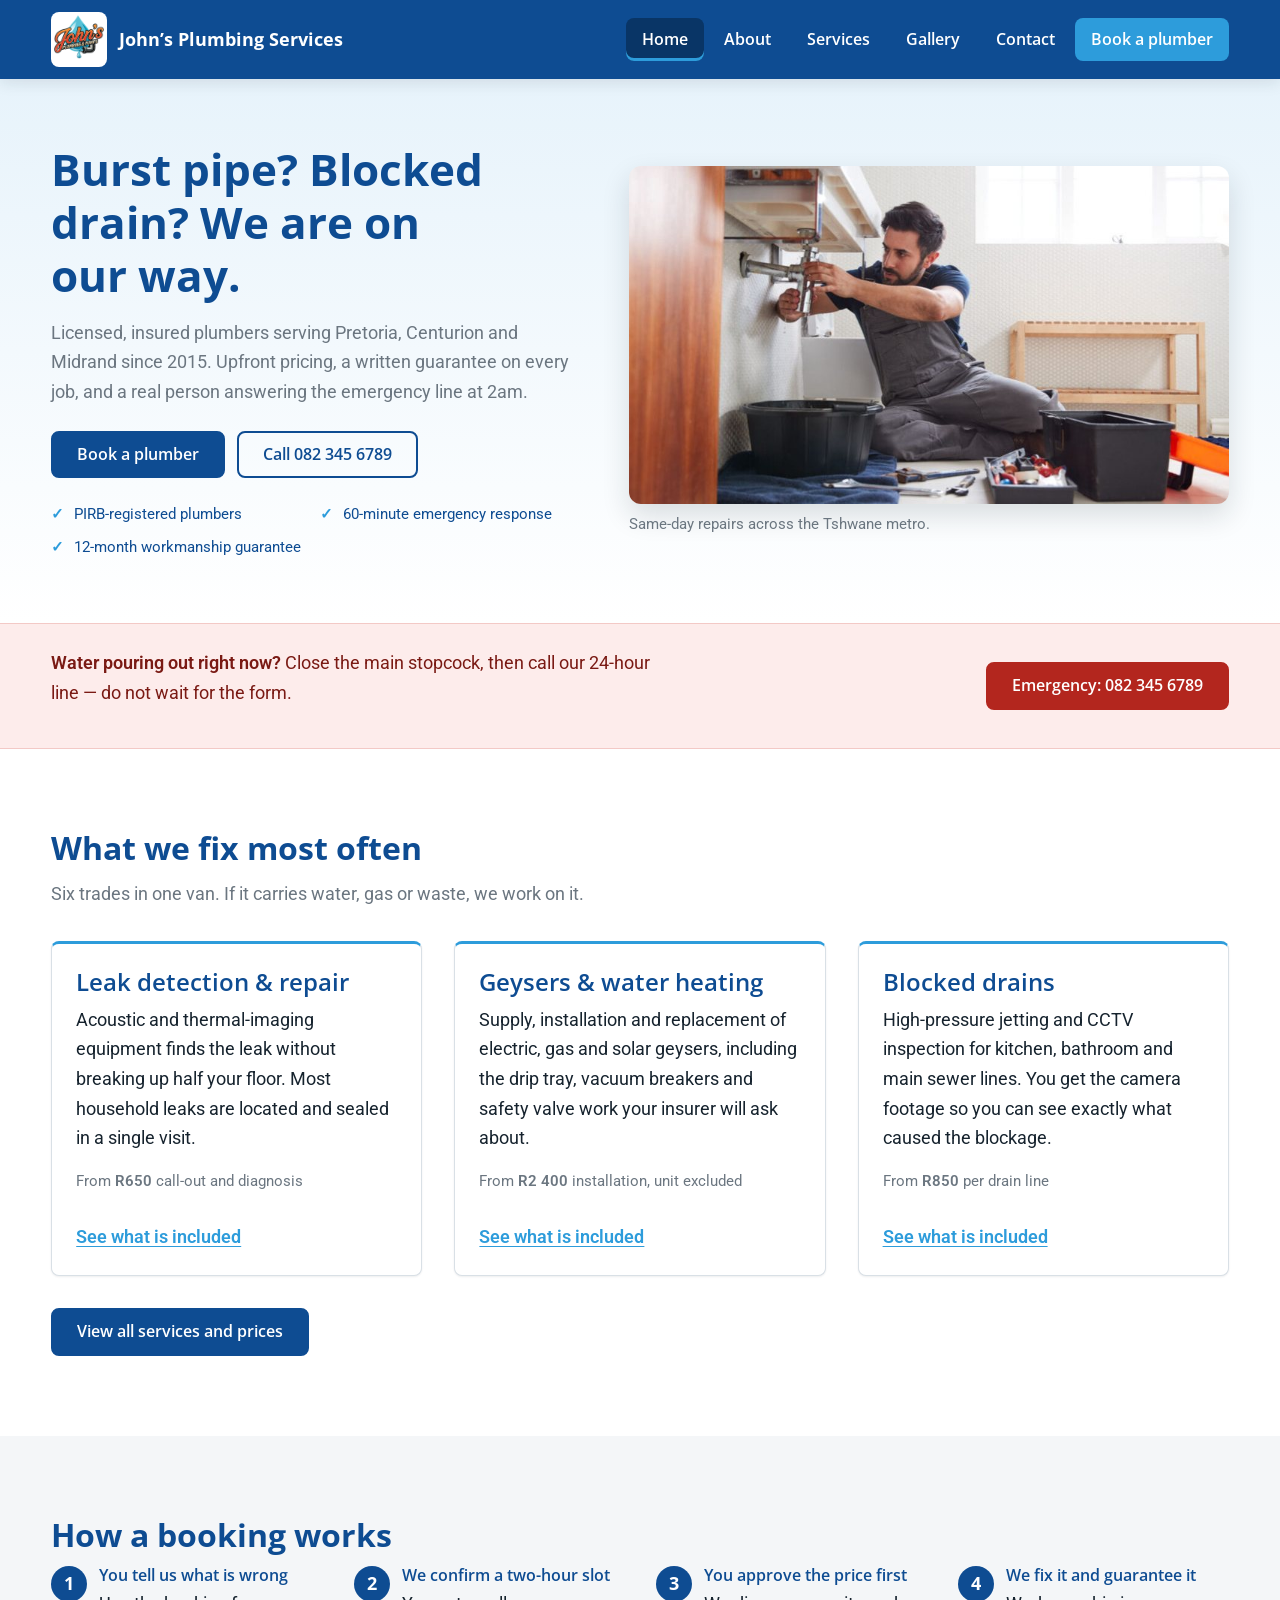
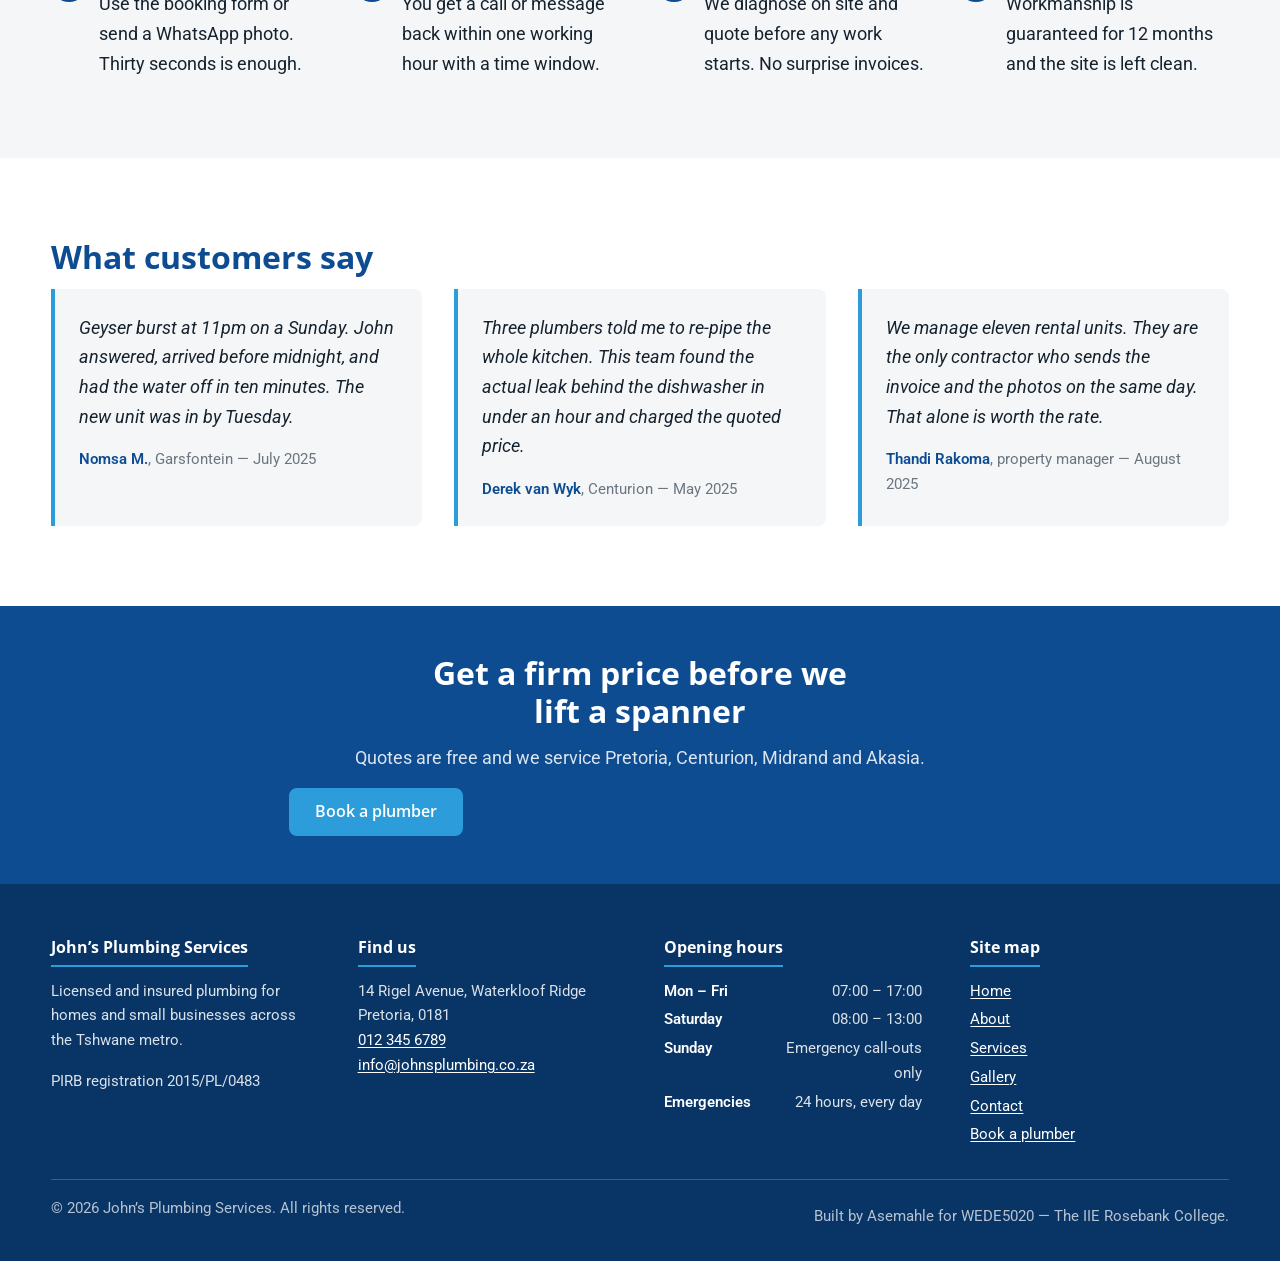
==== index.html @ a4f7cfaf "Fixing File Structure" ====
<!DOCTYPE html>

<html lang="en-ZA">

<head>
  <meta charset="UTF-8">

  <meta name="viewport" content="width=device-width, initial-scale=1.0">
  <meta name="description" content="John's Plumbing Services - licensed, insured plumbers in Pretoria. Leak detection, geyser installation, blocked drains and 24/7 emergency call-outs. Book online or call for a free quote.">
  <meta name="keywords" content="plumber Pretoria, emergency plumber Gauteng, leak detection, geyser installation, blocked drain, plumbing quote">
  <meta name="author" content="John's Plumbing Services">
  <meta property="og:title" content="John's Plumbing Services - Reliable Plumbers in Pretoria">
  <meta property="og:description" content="Licensed, insured plumbers serving Pretoria, Centurion and Midrand. 24/7 emergency call-outs.">
  <meta property="og:type" content="website">


  <title>Home | John's Plumbing Services - Plumbers in Pretoria</title>


  <link rel="preconnect" href="https://fonts.googleapis.com">
  <link rel="preconnect" href="https://fonts.gstatic.com" crossorigin>

  <link href="https://fonts.googleapis.com/css2?family=Open+Sans:wght@400;600;700&family=Roboto:wght@300;400;500&display=swap" rel="stylesheet">

  <link rel="stylesheet" href="css/style.css">
</head>

<body>

  <a class="skip-link" href="#main-content">Skip to main content</a>

  <!-- SITE HEADER -->
  <header class="site-header">
    <div class="wrapper site-header__bar">

      <a class="brand" href="index.html">
        <img class="brand__logo"
             src="images/logo-120.png"
             srcset="images/logo-120.png 120w,
                     images/logo-240.png 240w"
             sizes="(min-width: 48em) 4rem, 3rem"
             width="120" height="118"
             alt="John's Plumbing Services logo">
        <span class="brand__name">John&rsquo;s Plumbing Services</span>
      </a>

      <input class="nav-toggle" type="checkbox" id="nav-toggle">
      <label class="nav-toggle__btn" for="nav-toggle">
        <span class="nav-toggle__bars" aria-hidden="true"></span>
        <span class="nav-toggle__text">Menu</span>
      </label>

      <nav class="site-nav" aria-label="Main navigation">
        <ul class="site-nav__list">
          <li><a class="site-nav__link is-current" href="index.html" aria-current="page">Home</a></li>
          <li><a class="site-nav__link" href="about.html">About</a></li>
          <li><a class="site-nav__link" href="services.html">Services</a></li>
          <li><a class="site-nav__link" href="gallery.html">Gallery</a></li>
          <li><a class="site-nav__link" href="contact.html">Contact</a></li>
          <li><a class="site-nav__link site-nav__link--cta" href="booking.html">Book a plumber</a></li>
        </ul>
      </nav>

    </div>
  </header>

  <!-- MAIN CONTENT -->
  <main id="main-content">

    <!--HERO SECTION -->
    <section class="hero" aria-labelledby="hero-heading">
      <div class="wrapper hero__grid">

        <div class="hero__text">
          <h1 class="hero__heading" id="hero-heading">Burst pipe? Blocked drain? We are on our way.</h1>
          <p class="hero__lead">
            Licensed, insured plumbers serving Pretoria, Centurion and Midrand since
            <time datetime="2015">2015</time>. Upfront pricing, a written guarantee on
            every job, and a real person answering the emergency line at 2am.
          </p>

          <p class="hero__actions">
            <a class="button button--primary" href="booking.html">Book a plumber</a>
            <a class="button button--ghost" href="tel:+27823456789">Call 082 345 6789</a>
          </p>

          <ul class="hero__trust">
            <li>PIRB-registered plumbers</li>
            <li>60-minute emergency response</li>
            <li>12-month workmanship guarantee</li>
          </ul>
        </div>

        <figure class="hero__media">
          <!-- RESPONSIVE IMAGE -->
          <img src="images/hero-plumber-800.jpg"
               srcset="images/hero-plumber-480.jpg 480w,
                       images/hero-plumber-800.jpg 800w,
                       images/hero-plumber-1200.jpg 1200w"
               sizes="(min-width: 64em) 50vw, (min-width: 48em) 60vw, 100vw"
               width="800" height="450"
               loading="eager" fetchpriority="high"
               alt="A John's Plumbing technician tightening a copper pipe fitting under a kitchen sink">
          <figcaption class="hero__caption">Same-day repairs across the Tshwane metro.</figcaption>
        </figure>

      </div>
    </section>

    <!-- EMERGENCY NOTICE-->
    <aside class="notice" aria-label="Emergency contact">
      <div class="wrapper notice__inner">
        <p class="notice__text">
          <strong>Water pouring out right now?</strong> Close the main stopcock, then call our
          24-hour line &mdash; do not wait for the form.
        </p>
        <a class="button button--alert" href="tel:+27823456789">Emergency: 082 345 6789</a>
      </div>
    </aside>

    <!-- SERVICE HIGHLIGHTS -->
    <section class="section" aria-labelledby="services-heading">
      <div class="wrapper">
        <h2 class="section__heading" id="services-heading">What we fix most often</h2>
        <p class="section__intro">
          Six trades in one van. If it carries water, gas or waste, we work on it.
        </p>

        <div class="card-grid">

          <article class="card">
            <h3 class="card__title">Leak detection &amp; repair</h3>
            <p>
              Acoustic and thermal-imaging equipment finds the leak without
              breaking up half your floor. Most household leaks are located and
              sealed in a single visit.
            </p>
            <p class="card__meta">From <strong>R650</strong> call-out and diagnosis</p>
            <a class="card__link" href="services.html#leak-detection">See what is included</a>
          </article>

          <article class="card">
            <h3 class="card__title">Geysers &amp; water heating</h3>
            <p>
              Supply, installation and replacement of electric, gas and solar
              geysers, including the drip tray, vacuum breakers and safety valve
              work your insurer will ask about.
            </p>
            <p class="card__meta">From <strong>R2 400</strong> installation, unit excluded</p>
            <a class="card__link" href="services.html#geysers">See what is included</a>
          </article>

          <article class="card">
            <h3 class="card__title">Blocked drains</h3>
            <p>
              High-pressure jetting and CCTV inspection for kitchen, bathroom and
              main sewer lines. You get the camera footage so you can see exactly
              what caused the blockage.
            </p>
            <p class="card__meta">From <strong>R850</strong> per drain line</p>
            <a class="card__link" href="services.html#drains">See what is included</a>
          </article>

        </div>

        <p class="section__more">
          <a class="button button--primary" href="services.html">View all services and prices</a>
        </p>
      </div>
    </section>

    <!-- HOW IT WORKS
         An ordered list, because these steps genuinely happen in sequence. -->
    <section class="section section--tinted" aria-labelledby="process-heading">
      <div class="wrapper">
        <h2 class="section__heading" id="process-heading">How a booking works</h2>

        <ol class="steps">
          <li class="steps__item">
            <h3 class="steps__title">You tell us what is wrong</h3>
            <p>Use the booking form or send a WhatsApp photo. Thirty seconds is enough.</p>
          </li>
          <li class="steps__item">
            <h3 class="steps__title">We confirm a two-hour slot</h3>
            <p>You get a call or message back within one working hour with a time window.</p>
          </li>
          <li class="steps__item">
            <h3 class="steps__title">You approve the price first</h3>
            <p>We diagnose on site and quote before any work starts. No surprise invoices.</p>
          </li>
          <li class="steps__item">
            <h3 class="steps__title">We fix it and guarantee it</h3>
            <p>Workmanship is guaranteed for 12 months and the site is left clean.</p>
          </li>
        </ol>
      </div>
    </section>

    <!-- 
         TESTIMONIALS
         <blockquote> marks quoted content. <cite> names the source of it.
          -->
    <section class="section" aria-labelledby="reviews-heading">
      <div class="wrapper">
        <h2 class="section__heading" id="reviews-heading">What customers say</h2>

        <div class="card-grid">

          <figure class="quote">
            <blockquote class="quote__body">
              <p>Geyser burst at 11pm on a Sunday. John answered, arrived before midnight,
                 and had the water off in ten minutes. The new unit was in by Tuesday.</p>
            </blockquote>
            <figcaption class="quote__source">
              <cite>Nomsa M.</cite>, Garsfontein &mdash; <time datetime="2025-07-14">July 2025</time>
            </figcaption>
          </figure>

          <figure class="quote">
            <blockquote class="quote__body">
              <p>Three plumbers told me to re-pipe the whole kitchen. This team found the
                 actual leak behind the dishwasher in under an hour and charged the quoted price.</p>
            </blockquote>
            <figcaption class="quote__source">
              <cite>Derek van Wyk</cite>, Centurion &mdash; <time datetime="2025-05-02">May 2025</time>
            </figcaption>
          </figure>

          <figure class="quote">
            <blockquote class="quote__body">
              <p>We manage eleven rental units. They are the only contractor who sends the
                 invoice and the photos on the same day. That alone is worth the rate.</p>
            </blockquote>
            <figcaption class="quote__source">
              <cite>Thandi Rakoma</cite>, property manager &mdash; <time datetime="2025-08-20">August 2025</time>
            </figcaption>
          </figure>

        </div>
      </div>
    </section>

    <!--CLOSING CALL TO ACTION-->
    <section class="cta" aria-labelledby="cta-heading">
      <div class="wrapper cta__inner">
        <h2 class="cta__heading" id="cta-heading">Get a firm price before we lift a spanner</h2>
        <p class="cta__text">Quotes are free and we service Pretoria, Centurion, Midrand and Akasia.</p>
        <p><a class="button button--primary" href="booking.html">Book a plumber</a></p>
      </div>
    </section>

  </main>

  <!--SITE FOOTER-->
  <footer class="site-footer">
    <div class="wrapper site-footer__grid">

      <div class="site-footer__col">
        <h2 class="site-footer__heading">John&rsquo;s Plumbing Services</h2>
        <p>Licensed and insured plumbing for homes and small businesses across the Tshwane metro.</p>
        <p>PIRB registration 2015/PL/0483</p>
      </div>

      <div class="site-footer__col">
        <h2 class="site-footer__heading">Find us</h2>
        
        <address class="site-footer__address">
          14 Rigel Avenue, Waterkloof Ridge<br>
          Pretoria, 0181<br>
          <a href="tel:+27123456789">012 345 6789</a><br>
          <a href="mailto:info@johnsplumbing.co.za">info@johnsplumbing.co.za</a>
        </address>
      </div>

      <div class="site-footer__col">
        <h2 class="site-footer__heading">Opening hours</h2>
        
        <dl class="hours">
          <dt>Mon &ndash; Fri</dt><dd>07:00 &ndash; 17:00</dd>
          <dt>Saturday</dt><dd>08:00 &ndash; 13:00</dd>
          <dt>Sunday</dt><dd>Emergency call-outs only</dd>
          <dt>Emergencies</dt><dd>24 hours, every day</dd>
        </dl>
      </div>

      <div class="site-footer__col">
        <h2 class="site-footer__heading">Site map</h2>
        <nav aria-label="Footer navigation">
          <ul class="site-footer__list">
            <li><a href="index.html">Home</a></li>
            <li><a href="about.html">About</a></li>
            <li><a href="services.html">Services</a></li>
            <li><a href="gallery.html">Gallery</a></li>
            <li><a href="contact.html">Contact</a></li>
            <li><a href="booking.html">Book a plumber</a></li>
          </ul>
        </nav>
      </div>

    </div>

    <div class="wrapper site-footer__legal">
      <p><small>&copy; <time datetime="2026">2026</time> John&rsquo;s Plumbing Services. All rights reserved.</small></p>
      <p><small>Built by Asemahle for WEDE5020 &mdash; The IIE Rosebank College.</small></p>
    </div>
  </footer>

</body>
</html>
---- css/style.css ----
@charset "UTF-8";
/* ==========================================================================
   FILE:      css/style.css
   PROJECT:   John's Plumbing Services - WEDE5020 Portfolio of Evidence
   AUTHOR:    Asemahle
   APPROACH:  Mobile first. The styles outside any media query are the phone
              layout. Media queries then ADD the tablet and desktop layouts on
              top, using min-width. Writing it this way means a phone never
              applies desktop rules it cannot use.

   NAMING CONVENTION (used consistently throughout):
     .block             a standalone component          e.g. .card
     .block__element    a part that belongs to a block  e.g. .card__title
     .block--modifier   a variation of a block          e.g. .button--primary
     .is-state          a temporary state               e.g. .is-current
   Everything is lower case and hyphenated. No IDs are used for styling, so
   specificity stays flat and predictable.

   TABLE OF CONTENTS
     01. CSS reset
     02. Design tokens (custom properties)
     03. Base and typography
     04. Layout helpers
     05. Buttons
     06. Site header and navigation
     07. Page head and breadcrumb
     08. Hero
     09. Notices, callouts and CTA bands
     10. Cards, steps, quotes and lists
     11. Services and tables
     12. Gallery
     13. Forms
     14. Site footer
     15. Breakpoint 36em  - large phones
     16. Breakpoint 48em  - tablets (two columns, horizontal nav)
     17. Breakpoint 64em  - desktop (three columns)
     18. Breakpoint 80em  - wide desktop
     19. Accessibility and print
   ========================================================================== */


/* ==========================================================================
   01. CSS RESET
   Browsers ship with their own default margins, paddings and font sizes, and
   they do not agree with each other. Zeroing them first means the site looks
   the same in Chrome, Firefox, Safari and Edge.
   ========================================================================== */

/* Remove every default margin and padding, then opt back in deliberately. */
*,
*::before,
*::after {
  margin: 0;
  padding: 0;
  /* border-box makes width include padding and border, so a box declared as
     50% wide stays 50% wide once padding is added. Without this, responsive
     percentage layouts overflow constantly. */
  box-sizing: border-box;
}

/* Headings inherit size and weight so a component decides how its own
   headings look, rather than fighting the browser default. */
h1, h2, h3, h4, h5, h6 {
  font-size: inherit;
  font-weight: inherit;
}

/* Lists used for navigation should not show bullets. Content lists get their
   markers back explicitly in section 10. */
ul, ol {
  list-style: none;
}

/* Images are inline by default, which leaves a mysterious gap underneath.
   Making them block and max-width:100% is the single most useful responsive
   image rule there is. */
img,
picture,
video,
svg {
  display: block;
  max-width: 100%;
  height: auto;
}

/* Form controls do not inherit fonts by default; make them match the page. */
input,
button,
textarea,
select {
  font: inherit;
  color: inherit;
}

/* Tables collapse their double borders and fill their container. */
table {
  border-collapse: collapse;
  width: 100%;
}

/* Remove the browser's default fieldset border; we style it ourselves. */
fieldset {
  border: 0;
}

html {
  /* Smooth scrolling for the in-page "jump to" links on the services page,
     plus scroll-padding so a jumped-to heading is not hidden behind the
     sticky header. */
  scroll-behavior: smooth;
  scroll-padding-top: 6rem;
  /* 100% of the browser's own font size = 16px by default. Setting it as a
     percentage rather than a fixed pixel value respects a user who has made
     their browser text larger. Every rem below is measured from here. */
  font-size: 100%;
  -webkit-text-size-adjust: 100%;
}


/* ==========================================================================
   02. DESIGN TOKENS
   Every colour, font and spacing value the site uses is declared once here as
   a custom property. Changing the brand blue becomes a one-line edit instead
   of a find-and-replace across 900 lines.
   ========================================================================== */

:root {
  /* --- Brand colours, taken from the approved website proposal ----------- */
  --colour-navy:        #0e4c92;   /* trust, professionalism - primary brand */
  --colour-navy-dark:   #093566;   /* hover states and footer depth         */
  --colour-blue:        #2d9cdb;   /* accent, links, active states          */
  --colour-blue-light:  #e7f3fb;   /* tinted panels                         */
  --colour-white:       #ffffff;
  --colour-grey:        #6b7680;   /* steel grey - secondary text           */
  --colour-grey-light:  #f4f6f8;   /* section backgrounds                   */
  --colour-grey-line:   #d9e0e6;   /* borders and rules                     */
  --colour-ink:         #16232e;   /* body text - softer than pure black    */
  --colour-alert:       #b3261e;   /* emergency and errors                  */
  --colour-alert-tint:  #fdeceb;

  /* --- Typography -------------------------------------------------------- */
  --font-heading: "Open Sans", "Segoe UI", Arial, sans-serif;
  --font-body:    "Roboto", "Helvetica Neue", Arial, sans-serif;

  /* A modular type scale. Every size is in rem so it scales with the user's
     browser setting. clamp() lets a size grow between a minimum and a maximum
     as the viewport widens, which removes several media queries. */
  --size-xs:   0.8125rem;  /* 13px - fine print          */
  --size-sm:   0.9375rem;  /* 15px - captions, hints     */
  --size-base: 1rem;       /* 16px - body text           */
  --size-md:   1.125rem;   /* 18px - lead paragraphs     */
  --size-lg:   clamp(1.25rem, 1.1rem + 0.7vw, 1.5rem);
  --size-xl:   clamp(1.5rem, 1.25rem + 1.2vw, 2rem);
  --size-2xl:  clamp(1.875rem, 1.4rem + 2.2vw, 2.75rem);

  --leading-tight: 1.2;
  --leading-body:  1.65;

  /* --- Spacing scale ----------------------------------------------------- */
  --space-2xs: 0.25rem;
  --space-xs:  0.5rem;
  --space-sm:  0.75rem;
  --space-md:  1rem;
  --space-lg:  1.5rem;
  --space-xl:  2rem;
  --space-2xl: 3rem;
  --space-3xl: 4rem;

  /* --- Layout ------------------------------------------------------------ */
  --wrapper-max: 75rem;     /* 1200px at the default font size */
  --radius-sm:   0.25rem;
  --radius-md:   0.5rem;
  --radius-lg:   0.75rem;

  /* --- Effects ----------------------------------------------------------- */
  --shadow-sm: 0 1px 2px rgba(22, 35, 46, 0.08);
  --shadow-md: 0 4px 14px rgba(22, 35, 46, 0.10);
  --shadow-lg: 0 12px 28px rgba(22, 35, 46, 0.14);
  --transition: 180ms ease;
}


/* ==========================================================================
   03. BASE AND TYPOGRAPHY
   Default styles that apply to the whole site before any component runs.
   ========================================================================== */

body {
  font-family: var(--font-body);
  font-size: var(--size-base);
  line-height: var(--leading-body);
  color: var(--colour-ink);
  background-color: var(--colour-white);
  /* A sticky footer: the body fills at least the viewport height so short
     pages do not leave the footer floating halfway up the screen. */
  min-height: 100vh;
  display: flex;
  flex-direction: column;
}

/* main grows to fill whatever space is left between header and footer. */
main {
  flex: 1 0 auto;
}

/* --- Headings ------------------------------------------------------------
   All headings share one family and a tight line height. Individual sizes are
   set by the component that owns them, so a card title and a page title can
   both be <h3> yet look correctly different. */
h1, h2, h3, h4, h5, h6 {
  font-family: var(--font-heading);
  font-weight: 700;
  line-height: var(--leading-tight);
  color: var(--colour-navy);
  /* Keeps long headings from stretching past a comfortable reading width.
     ch is a relative unit equal to the width of the "0" character. */
  max-width: 26ch;
}

h1 { font-size: var(--size-2xl); }
h2 { font-size: var(--size-xl); }
h3 { font-size: var(--size-lg); font-weight: 600; }
h4 { font-size: var(--size-md); font-weight: 600; }

/* --- Body text ----------------------------------------------------------- */
p {
  margin-bottom: var(--space-md);
  /* Around 65 characters per line is the comfortable reading measure. */
  max-width: 65ch;
}

p:last-child {
  margin-bottom: 0;
}

strong { font-weight: 600; }
em     { font-style: italic; }

small {
  font-size: var(--size-sm);
  color: var(--colour-grey);
}

abbr[title] {
  text-decoration: underline dotted;
  cursor: help;
}

/* --- Links --------------------------------------------------------------- */
a {
  color: var(--colour-blue);
  text-decoration: underline;
  /* Moves the underline clear of descenders like g and y. */
  text-underline-offset: 0.15em;
  transition: color var(--transition);
}

a:hover {
  color: var(--colour-navy);
}

/* :focus-visible shows an outline for keyboard users but not for mouse
   clicks, which is the modern, well-behaved focus style. */
a:focus-visible,
button:focus-visible,
input:focus-visible,
select:focus-visible,
textarea:focus-visible,
summary:focus-visible {
  outline: 3px solid var(--colour-blue);
  outline-offset: 2px;
  border-radius: var(--radius-sm);
}

/* --- Skip link -----------------------------------------------------------
   Sits off-screen until a keyboard user tabs to it, then slides into view. */
.skip-link {
  position: absolute;
  top: -100%;
  left: var(--space-md);
  z-index: 200;
  padding: var(--space-sm) var(--space-md);
  background-color: var(--colour-navy);
  color: var(--colour-white);
  text-decoration: none;
  border-radius: 0 0 var(--radius-md) var(--radius-md);
  transition: top var(--transition);
}

.skip-link:focus {
  top: 0;
  color: var(--colour-white);
}


/* ==========================================================================
   04. LAYOUT HELPERS
   Two small utilities that every section reuses.
   ========================================================================== */

/* .wrapper centres content and stops it stretching to the full width of a
   large monitor, where lines would become unreadably long.
   Width is a percentage so the side gutter scales with the screen. */
.wrapper {
  width: 90%;
  max-width: var(--wrapper-max);
  margin-left: auto;
  margin-right: auto;
}

/* .section is the standard vertical rhythm between blocks of content. */
.section {
  padding-top: var(--space-2xl);
  padding-bottom: var(--space-2xl);
}

.section--tinted {
  background-color: var(--colour-grey-light);
}

.section__heading {
  margin-bottom: var(--space-sm);
}

.section__intro {
  color: var(--colour-grey);
  font-size: var(--size-md);
  margin-bottom: var(--space-xl);
}

.section__more,
.section__note {
  margin-top: var(--space-xl);
}

/* .split is the two-column text-and-media pattern used on About and Gallery.
   It is a single column here (mobile) and becomes two columns at 48em. */
.split {
  display: grid;
  gap: var(--space-xl);
}

.split__media img {
  width: 100%;
  border-radius: var(--radius-lg);
  box-shadow: var(--shadow-md);
}

.split__media figcaption,
.hero__caption {
  margin-top: var(--space-xs);
  font-size: var(--size-sm);
  color: var(--colour-grey);
}


/* ==========================================================================
   05. BUTTONS
   One base class plus three modifiers. Buttons are styled on both <a> and
   <button> so a link and a form control can look identical.
   ========================================================================== */

.button {
  display: inline-block;
  padding: 0.75em 1.5em;         /* em, so padding scales with the font size */
  border: 2px solid transparent;
  border-radius: var(--radius-md);
  font-family: var(--font-heading);
  font-size: var(--size-base);
  font-weight: 600;
  line-height: 1.2;
  text-align: center;
  text-decoration: none;
  cursor: pointer;
  transition: background-color var(--transition),
              color var(--transition),
              border-color var(--transition);
}

.button + .button {
  margin-top: var(--space-sm);
}

.button--primary {
  background-color: var(--colour-navy);
  border-color: var(--colour-navy);
  color: var(--colour-white);
}

.button--primary:hover {
  background-color: var(--colour-navy-dark);
  border-color: var(--colour-navy-dark);
  color: var(--colour-white);
}

.button--ghost {
  background-color: transparent;
  border-color: var(--colour-navy);
  color: var(--colour-navy);
}

.button--ghost:hover {
  background-color: var(--colour-navy);
  color: var(--colour-white);
}

.button--alert {
  background-color: var(--colour-alert);
  border-color: var(--colour-alert);
  color: var(--colour-white);
}

.button--alert:hover {
  background-color: #8c1d17;
  border-color: #8c1d17;
  color: var(--colour-white);
}


/* ==========================================================================
   06. SITE HEADER AND NAVIGATION
   On a phone the menu is hidden behind a button. The button is a <label>
   linked to a hidden checkbox, and the :checked state opens the menu - no
   JavaScript is involved.
   ========================================================================== */

.site-header {
  position: sticky;      /* the header stays visible while the page scrolls */
  top: 0;
  z-index: 100;
  background-color: var(--colour-navy);
  box-shadow: var(--shadow-md);
}

.site-header__bar {
  display: flex;
  flex-wrap: wrap;
  align-items: center;
  justify-content: space-between;
  gap: var(--space-sm);
  padding-top: var(--space-sm);
  padding-bottom: var(--space-sm);
}

/* --- Brand --------------------------------------------------------------- */
.brand {
  display: flex;
  align-items: center;
  gap: var(--space-sm);
  text-decoration: none;
  color: var(--colour-white);
}

.brand__logo {
  width: 3rem;           /* rem keeps the logo in proportion to the text */
  height: auto;
  background-color: var(--colour-white);
  border-radius: var(--radius-md);
  padding: 0.2rem;
}

.brand__name {
  font-family: var(--font-heading);
  font-size: var(--size-base);
  font-weight: 700;
  line-height: 1.15;
  max-width: 9ch;        /* wraps to two short lines on a narrow phone */
}

/* --- The hidden checkbox that stores the open/closed state ---------------- */
.nav-toggle {
  /* Not display:none, because a hidden checkbox must stay focusable for
     keyboard users. Clipping it to a single pixel hides it visually while
     leaving it in the accessibility tree. */
  position: absolute;
  width: 1px;
  height: 1px;
  overflow: hidden;
  clip-path: inset(50%);
  white-space: nowrap;
}

/* --- The hamburger button ------------------------------------------------ */
.nav-toggle__btn {
  display: flex;
  align-items: center;
  gap: var(--space-xs);
  padding: var(--space-xs) var(--space-sm);
  border: 2px solid rgba(255, 255, 255, 0.5);
  border-radius: var(--radius-md);
  color: var(--colour-white);
  font-family: var(--font-heading);
  font-size: var(--size-sm);
  font-weight: 600;
  cursor: pointer;
}

/* The three bars are drawn with one element and two pseudo-elements. */
.nav-toggle__bars,
.nav-toggle__bars::before,
.nav-toggle__bars::after {
  display: block;
  width: 1.25rem;
  height: 2px;
  background-color: currentColor;
  transition: transform var(--transition), background-color var(--transition);
}

.nav-toggle__bars {
  position: relative;
}

.nav-toggle__bars::before,
.nav-toggle__bars::after {
  content: "";
  position: absolute;
  left: 0;
}

.nav-toggle__bars::before { top: -6px; }
.nav-toggle__bars::after  { top:  6px; }

/* When the checkbox is checked, turn the hamburger into a cross.
   The ~ combinator reaches forward from the checkbox to a later sibling. */
.nav-toggle:checked ~ .nav-toggle__btn .nav-toggle__bars {
  background-color: transparent;
}

.nav-toggle:checked ~ .nav-toggle__btn .nav-toggle__bars::before {
  transform: translateY(6px) rotate(45deg);
}

.nav-toggle:checked ~ .nav-toggle__btn .nav-toggle__bars::after {
  transform: translateY(-6px) rotate(-45deg);
}

/* Show the focus ring on the label when the hidden checkbox is focused. */
.nav-toggle:focus-visible ~ .nav-toggle__btn {
  outline: 3px solid var(--colour-white);
  outline-offset: 2px;
}

/* --- The menu itself: closed by default on mobile ------------------------- */
.site-nav {
  /* flex-basis 100% forces the nav onto its own line below the brand. */
  flex-basis: 100%;
  display: none;
}

.nav-toggle:checked ~ .site-nav {
  display: block;
}

.site-nav__list {
  display: flex;
  flex-direction: column;       /* SINGLE COLUMN stack on small screens */
  gap: var(--space-2xs);
  padding-top: var(--space-sm);
  padding-bottom: var(--space-sm);
  border-top: 1px solid rgba(255, 255, 255, 0.25);
}

.site-nav__link {
  display: block;
  padding: var(--space-sm) var(--space-md);
  border-radius: var(--radius-md);
  color: var(--colour-white);
  font-family: var(--font-heading);
  font-weight: 600;
  text-decoration: none;
  transition: background-color var(--transition);
}

.site-nav__link:hover {
  background-color: var(--colour-navy-dark);
  color: var(--colour-white);
}

/* The current page is marked with a bar as well as a background colour, so it
   is still obvious to a colour-blind user. */
.site-nav__link.is-current {
  background-color: var(--colour-navy-dark);
  box-shadow: inset 3px 0 0 var(--colour-blue);
  color: var(--colour-white);
}

/* The booking link is the primary action, so it is visually promoted. */
.site-nav__link--cta {
  background-color: var(--colour-blue);
  color: var(--colour-white);
}

.site-nav__link--cta:hover {
  background-color: var(--colour-white);
  color: var(--colour-navy);
}


/* ==========================================================================
   07. PAGE HEAD AND BREADCRUMB
   The banner that opens every page except the home page.
   ========================================================================== */

.page-head {
  background-color: var(--colour-blue-light);
  padding-top: var(--space-xl);
  padding-bottom: var(--space-xl);
  border-bottom: 1px solid var(--colour-grey-line);
}

.page-head__title {
  max-width: 20ch;
}

.page-head__lead {
  margin-top: var(--space-sm);
  font-size: var(--size-md);
  color: var(--colour-grey);
}

.breadcrumb {
  margin-top: var(--space-md);
}

.breadcrumb__list {
  display: flex;
  flex-wrap: wrap;
  gap: var(--space-xs);
  font-size: var(--size-sm);
  color: var(--colour-grey);
}

/* A separator drawn in CSS rather than typed into the HTML, because it is
   decoration and should not be read aloud by a screen reader. */
.breadcrumb__list li + li::before {
  content: "\203A";           /* a single right angle quote */
  margin-right: var(--space-xs);
  color: var(--colour-grey);
}


/* ==========================================================================
   08. HERO
   Stacked on mobile; becomes a two-column grid at 64em.
   ========================================================================== */

.hero {
  background: linear-gradient(180deg, var(--colour-blue-light), var(--colour-white));
  padding-top: var(--space-2xl);
  padding-bottom: var(--space-2xl);
}

.hero__grid {
  display: grid;
  gap: var(--space-xl);
  align-items: center;
}

.hero__heading {
  max-width: 18ch;
}

.hero__lead {
  margin-top: var(--space-md);
  font-size: var(--size-md);
  color: var(--colour-grey);
}

.hero__actions {
  margin-top: var(--space-lg);
  display: flex;
  flex-direction: column;
  gap: var(--space-sm);
  max-width: none;
}

/* Reset the stacking margin from .button + .button inside this flex row. */
.hero__actions .button + .button {
  margin-top: 0;
}

.hero__trust {
  margin-top: var(--space-lg);
  display: grid;
  gap: var(--space-xs);
  font-size: var(--size-sm);
  color: var(--colour-navy);
}

.hero__trust li {
  padding-left: 1.5em;
  position: relative;
}

.hero__trust li::before {
  content: "\2713";           /* tick mark */
  position: absolute;
  left: 0;
  color: var(--colour-blue);
  font-weight: 700;
}

.hero__media img {
  width: 100%;
  border-radius: var(--radius-lg);
  box-shadow: var(--shadow-lg);
}


/* ==========================================================================
   09. NOTICES, CALLOUTS AND CTA BANDS
   ========================================================================== */

.notice {
  background-color: var(--colour-alert-tint);
  border-top: 1px solid #f3c9c6;
  border-bottom: 1px solid #f3c9c6;
  padding-top: var(--space-lg);
  padding-bottom: var(--space-lg);
}

.notice__inner {
  display: grid;
  gap: var(--space-md);
  align-items: center;
}

.notice__text {
  color: #7a1a14;
  max-width: 60ch;
}

.callout {
  margin-top: var(--space-lg);
  padding: var(--space-lg);
  background-color: var(--colour-blue-light);
  border-left: 4px solid var(--colour-blue);
  border-radius: 0 var(--radius-md) var(--radius-md) 0;
}

.callout__title {
  margin-bottom: var(--space-xs);
  font-size: var(--size-base);
}

.cta {
  background-color: var(--colour-navy);
  padding-top: var(--space-2xl);
  padding-bottom: var(--space-2xl);
  color: var(--colour-white);
}

.cta__inner {
  text-align: center;
}

.cta__heading {
  color: var(--colour-white);
  max-width: 24ch;
  margin-left: auto;
  margin-right: auto;
}

.cta__text {
  margin-top: var(--space-sm);
  margin-left: auto;
  margin-right: auto;
  color: rgba(255, 255, 255, 0.85);
}

/* Inside the dark band the ghost button needs light borders to stay legible. */
.cta .button--ghost {
  border-color: var(--colour-white);
  color: var(--colour-white);
}

.cta .button--ghost:hover {
  background-color: var(--colour-white);
  color: var(--colour-navy);
}

.cta .button--primary {
  background-color: var(--colour-blue);
  border-color: var(--colour-blue);
}

.cta .button--primary:hover {
  background-color: var(--colour-white);
  color: var(--colour-navy);
}


/* ==========================================================================
   10. CARDS, STEPS, QUOTES AND LISTS
   .card-grid is the main multi-column device on the site. It is ONE column
   here and gains columns at the 48em and 64em breakpoints.
   ========================================================================== */

.card-grid {
  display: grid;
  grid-template-columns: 1fr;      /* SINGLE COLUMN on phones */
  gap: var(--space-lg);
}

.card {
  padding: var(--space-lg);
  background-color: var(--colour-white);
  border: 1px solid var(--colour-grey-line);
  border-top: 3px solid var(--colour-blue);
  border-radius: var(--radius-md);
  box-shadow: var(--shadow-sm);
  transition: box-shadow var(--transition);
}

.card:hover {
  box-shadow: var(--shadow-md);
}

.card__title {
  margin-bottom: var(--space-xs);
}

.card__role {
  font-size: var(--size-sm);
  font-weight: 600;
  color: var(--colour-blue);
  margin-bottom: var(--space-xs);
}

.card__meta {
  margin-top: var(--space-md);
  font-size: var(--size-sm);
  color: var(--colour-grey);
}

.card__link {
  display: inline-block;
  margin-top: var(--space-sm);
  font-weight: 600;
}

.card--person {
  border-top-color: var(--colour-navy);
}

/* --- Ordered process steps ------------------------------------------------
   The numbers are genuine sequence information, so an <ol> is used and the
   counter is styled rather than replaced. */
.steps {
  counter-reset: step;
  display: grid;
  gap: var(--space-lg);
}

.steps__item {
  counter-increment: step;
  position: relative;
  padding-left: 3rem;
}

.steps__item::before {
  content: counter(step);
  position: absolute;
  left: 0;
  top: 0;
  width: 2.25rem;
  height: 2.25rem;
  display: grid;
  place-items: center;
  border-radius: 50%;
  background-color: var(--colour-navy);
  color: var(--colour-white);
  font-family: var(--font-heading);
  font-weight: 700;
}

.steps__title {
  margin-bottom: var(--space-2xs);
  font-size: var(--size-base);
}

.steps--compact {
  gap: var(--space-md);
}

/* --- Quotations ----------------------------------------------------------- */
.quote {
  padding: var(--space-lg);
  background-color: var(--colour-grey-light);
  border-left: 4px solid var(--colour-blue);
  border-radius: 0 var(--radius-md) var(--radius-md) 0;
}

.quote__body p {
  font-size: var(--size-md);
  font-style: italic;
}

.quote__source {
  margin-top: var(--space-md);
  font-size: var(--size-sm);
  color: var(--colour-grey);
}

.quote__source cite {
  font-style: normal;
  font-weight: 600;
  color: var(--colour-navy);
}

/* --- Tick and cross lists -------------------------------------------------- */
.tick-list {
  display: grid;
  gap: var(--space-xs);
  margin-bottom: var(--space-md);
}

.tick-list li {
  position: relative;
  padding-left: 1.6em;
}

.tick-list li::before {
  content: "\2713";
  position: absolute;
  left: 0;
  color: var(--colour-blue);
  font-weight: 700;
}

.tick-list--cross li::before {
  content: "\2715";
  color: var(--colour-alert);
}

/* --- Native disclosure widget ---------------------------------------------- */
.disclosure {
  border: 1px solid var(--colour-grey-line);
  border-radius: var(--radius-md);
  background-color: var(--colour-white);
  margin-bottom: var(--space-sm);
}

.disclosure summary {
  padding: var(--space-md);
  font-family: var(--font-heading);
  font-weight: 600;
  color: var(--colour-navy);
  cursor: pointer;
  list-style: none;          /* hide the default triangle */
  display: flex;
  justify-content: space-between;
  align-items: center;
  gap: var(--space-sm);
}

/* Safari uses a proprietary pseudo-element for the triangle. */
.disclosure summary::-webkit-details-marker {
  display: none;
}

/* Draw our own plus sign that becomes a minus when the panel is open. */
.disclosure summary::after {
  content: "+";
  font-size: 1.5rem;
  line-height: 1;
  color: var(--colour-blue);
}

.disclosure[open] summary::after {
  content: "\2212";          /* true minus sign */
}

.disclosure p {
  padding: 0 var(--space-md) var(--space-md);
}


/* ==========================================================================
   11. SERVICES AND TABLES
   ========================================================================== */

.jump-nav {
  background-color: var(--colour-navy-dark);
  padding-top: var(--space-md);
  padding-bottom: var(--space-md);
  color: var(--colour-white);
}

.jump-nav__heading {
  font-size: var(--size-sm);
  color: rgba(255, 255, 255, 0.75);
  margin-bottom: var(--space-xs);
}

.jump-nav__list {
  display: flex;
  flex-wrap: wrap;
  gap: var(--space-xs) var(--space-md);
}

.jump-nav__list a {
  color: var(--colour-white);
  font-size: var(--size-sm);
  font-weight: 600;
}

.jump-nav__list a:hover {
  color: var(--colour-blue);
}

/* --- A single service block ------------------------------------------------ */
.service {
  padding-top: var(--space-xl);
  padding-bottom: var(--space-xl);
  border-top: 1px solid var(--colour-grey-line);
  /* scroll-margin stops the sticky header covering the heading when a jump
     link lands on it. */
  scroll-margin-top: 6rem;
}

.service:first-of-type {
  border-top: 0;
  padding-top: 0;
}

.service__title {
  margin-bottom: var(--space-2xs);
}

.service__price {
  display: inline-block;
  margin-bottom: var(--space-md);
  padding: var(--space-2xs) var(--space-sm);
  background-color: var(--colour-blue-light);
  border-radius: var(--radius-sm);
  font-size: var(--size-sm);
  font-weight: 600;
  color: var(--colour-navy);
}

.service__sub {
  margin-top: var(--space-md);
  margin-bottom: var(--space-xs);
  font-size: var(--size-base);
  color: var(--colour-grey);
}

.service__note {
  margin-top: var(--space-md);
  padding: var(--space-sm) var(--space-md);
  background-color: var(--colour-alert-tint);
  border-radius: var(--radius-sm);
  font-size: var(--size-sm);
}

/* --- Price table -----------------------------------------------------------
   Wrapped in .table-scroll so a wide table scrolls sideways inside its own box
   on a phone instead of breaking the whole page layout. */
.table-scroll {
  overflow-x: auto;
  border: 1px solid var(--colour-grey-line);
  border-radius: var(--radius-md);
  background-color: var(--colour-white);
}

.price-table {
  min-width: 34rem;          /* forces the scroll rather than crushing columns */
  font-size: var(--size-sm);
}

.price-table caption {
  padding: var(--space-md);
  text-align: left;
  font-weight: 600;
  color: var(--colour-grey);
}

.price-table th,
.price-table td {
  padding: var(--space-sm) var(--space-md);
  text-align: left;
  border-bottom: 1px solid var(--colour-grey-line);
  vertical-align: top;
}

.price-table thead th {
  background-color: var(--colour-navy);
  color: var(--colour-white);
  font-family: var(--font-heading);
  white-space: nowrap;
}

.price-table tbody th {
  font-weight: 600;
  color: var(--colour-navy);
}

/* Zebra striping makes a long row easier to follow across four columns. */
.price-table tbody tr:nth-child(even) {
  background-color: var(--colour-grey-light);
}

.price-table tbody tr:last-child th,
.price-table tbody tr:last-child td {
  border-bottom: 0;
}


/* ==========================================================================
   12. GALLERY
   ========================================================================== */

.gallery-grid {
  display: grid;
  grid-template-columns: 1fr;     /* SINGLE COLUMN on phones */
  gap: var(--space-lg);
}

.gallery__item {
  background-color: var(--colour-white);
  border: 1px solid var(--colour-grey-line);
  border-radius: var(--radius-md);
  overflow: hidden;               /* clips the image to the rounded corners */
  box-shadow: var(--shadow-sm);
  transition: box-shadow var(--transition);
}

.gallery__item:hover {
  box-shadow: var(--shadow-md);
}

.gallery__item img {
  width: 100%;
  /* aspect-ratio keeps every tile the same shape whatever the source photo,
     so the grid stays even. object-fit crops rather than squashes. */
  aspect-ratio: 3 / 2;
  object-fit: cover;
}

.gallery__caption {
  padding: var(--space-md);
  color: var(--colour-ink);
  font-size: var(--size-base);
  margin-top: 0;
}

.gallery__title {
  font-size: var(--size-base);
  margin-bottom: var(--space-2xs);
}

.gallery__meta {
  margin-top: var(--space-xs);
  font-size: var(--size-sm);
  color: var(--colour-grey);
}


/* ==========================================================================
   13. FORMS
   Single column on mobile. Paired fields sit side by side from 48em upwards.
   ========================================================================== */

.form {
  padding: var(--space-lg);
  background-color: var(--colour-white);
  border: 1px solid var(--colour-grey-line);
  border-radius: var(--radius-lg);
  box-shadow: var(--shadow-sm);
}

.form__intro {
  color: var(--colour-grey);
  font-size: var(--size-sm);
  margin-bottom: var(--space-lg);
}

.form__group {
  padding-bottom: var(--space-lg);
  margin-bottom: var(--space-lg);
  border-bottom: 1px solid var(--colour-grey-line);
}

.form__group:last-of-type {
  border-bottom: 0;
  margin-bottom: 0;
}

.form__legend {
  font-family: var(--font-heading);
  font-size: var(--size-md);
  font-weight: 700;
  color: var(--colour-navy);
  margin-bottom: var(--space-md);
}

/* --- A single field ------------------------------------------------------- */
.field {
  margin-bottom: var(--space-md);
  max-width: none;            /* override the 65ch limit that <p> inherits */
}

.field__label {
  display: block;
  margin-bottom: var(--space-2xs);
  font-weight: 600;
  font-size: var(--size-sm);
  color: var(--colour-navy);
}

.field__input {
  /* 100% width so the control always fills its column, at any screen size. */
  width: 100%;
  padding: 0.7em 0.85em;
  border: 2px solid var(--colour-grey-line);
  border-radius: var(--radius-md);
  background-color: var(--colour-white);
  /* 1rem = 16px, which is the minimum that stops iOS Safari zooming in when
     a field receives focus. Never set form text below 1rem. */
  font-size: var(--size-base);
  transition: border-color var(--transition), box-shadow var(--transition);
}

.field__input:hover {
  border-color: var(--colour-grey);
}

.field__input:focus {
  border-color: var(--colour-blue);
  box-shadow: 0 0 0 3px rgba(45, 156, 219, 0.2);
  outline: none;
}

.field__input--area {
  resize: vertical;           /* users can grow it, but not break the layout */
  min-height: 7rem;
}

.field__hint {
  display: block;
  margin-top: var(--space-2xs);
  font-size: var(--size-xs);
  color: var(--colour-grey);
}

/* Native validation feedback.
   :user-invalid only matches AFTER the user has interacted with the field and
   left it, so an empty form does not greet the visitor in red. Using plain
   :invalid here would flag every required field before anything was typed. */
.field__input:user-invalid {
  border-color: var(--colour-alert);
  background-color: var(--colour-alert-tint);
}

/* --- Checkbox and radio rows ---------------------------------------------- */
.field--check {
  display: flex;
  align-items: flex-start;
  gap: var(--space-sm);
}

.field__check {
  width: 1.15rem;
  height: 1.15rem;
  margin-top: 0.2rem;
  flex-shrink: 0;
  accent-color: var(--colour-navy);
}

.field__label--inline {
  margin-bottom: 0;
  font-weight: 400;
  font-size: var(--size-sm);
  color: var(--colour-ink);
}

.field-set-inner {
  margin-bottom: var(--space-md);
}

.radio-row {
  display: flex;
  flex-direction: column;
  gap: var(--space-xs);
  margin-top: var(--space-2xs);
}

.radio {
  display: flex;
  align-items: center;
  gap: var(--space-xs);
}

.radio input {
  width: 1.15rem;
  height: 1.15rem;
  accent-color: var(--colour-navy);
}

.radio label {
  font-size: var(--size-sm);
}

/* --- Field rows: two fields side by side from 48em ------------------------- */
.field-row {
  display: grid;
  grid-template-columns: 1fr;     /* stacked on phones */
  gap: var(--space-md);
}

.form__actions {
  display: flex;
  flex-direction: column;
  gap: var(--space-sm);
  margin-top: var(--space-lg);
  max-width: none;
}

.form__actions .button + .button {
  margin-top: 0;
}

.form__footnote {
  margin-top: var(--space-md);
}

/* --- Contact and booking page layouts -------------------------------------- */
.contact-layout,
.booking-layout {
  display: grid;
  gap: var(--space-xl);
}

.contact-card {
  padding: var(--space-md);
  margin-bottom: var(--space-md);
  background-color: var(--colour-grey-light);
  border-radius: var(--radius-md);
  font-style: normal;          /* <address> is italic by default; remove it */
}

.contact-card--alert {
  background-color: var(--colour-alert-tint);
  border-left: 4px solid var(--colour-alert);
}

.contact-card__title {
  font-size: var(--size-base);
  margin-bottom: var(--space-xs);
  margin-top: var(--space-lg);
}

.contact-card .contact-card__title {
  margin-top: 0;
}

.contact-card--alert a {
  font-size: var(--size-lg);
  font-weight: 700;
  color: var(--colour-alert);
}

.map-placeholder {
  margin-top: var(--space-lg);
}

.map-placeholder__box {
  display: grid;
  place-items: center;
  /* A percentage height would collapse here because the parent has no fixed
     height, so a minimum height in rem is the reliable choice. */
  min-height: 12rem;
  background-color: var(--colour-blue-light);
  border: 2px dashed var(--colour-blue);
  border-radius: var(--radius-md);
  color: var(--colour-navy);
  text-align: center;
  padding: var(--space-md);
}

.map-placeholder figcaption {
  margin-top: var(--space-xs);
  font-size: var(--size-sm);
  color: var(--colour-grey);
}


/* ==========================================================================
   14. SITE FOOTER
   ========================================================================== */

.site-footer {
  margin-top: auto;               /* pins the footer to the bottom */
  background-color: var(--colour-navy-dark);
  color: rgba(255, 255, 255, 0.85);
  padding-top: var(--space-2xl);
  padding-bottom: var(--space-lg);
}

.site-footer__grid {
  display: grid;
  grid-template-columns: 1fr;     /* SINGLE COLUMN on phones */
  gap: var(--space-xl);
}

.site-footer__heading {
  font-size: var(--size-base);
  color: var(--colour-white);
  margin-bottom: var(--space-sm);
  padding-bottom: var(--space-xs);
  border-bottom: 2px solid var(--colour-blue);
  display: inline-block;
}

.site-footer p,
.site-footer address {
  font-size: var(--size-sm);
  font-style: normal;
  color: rgba(255, 255, 255, 0.85);
}

.site-footer a {
  color: var(--colour-white);
  text-decoration: underline;
}

.site-footer a:hover {
  color: var(--colour-blue);
}

.site-footer__list {
  display: grid;
  gap: var(--space-2xs);
  font-size: var(--size-sm);
}

/* The opening-hours description list: label on the left, value on the right. */
.hours {
  display: grid;
  grid-template-columns: auto 1fr;
  gap: var(--space-2xs) var(--space-md);
  font-size: var(--size-sm);
}

.hours dt {
  font-weight: 600;
  color: var(--colour-white);
}

.hours dd {
  text-align: right;
}

/* A light variant for use on the white contact page. */
.hours--light dt { color: var(--colour-navy); }
.hours--light dd { color: var(--colour-grey); }

.site-footer__legal {
  margin-top: var(--space-xl);
  padding-top: var(--space-md);
  border-top: 1px solid rgba(255, 255, 255, 0.2);
  display: grid;
  gap: var(--space-2xs);
}

.site-footer__legal small {
  color: rgba(255, 255, 255, 0.7);
}


/* ==========================================================================
   15. BREAKPOINT: 36em / 576px - LARGE PHONES
   The first real change: buttons sit side by side instead of stacking, and
   the footer splits into two columns.
   ========================================================================== */

@media screen and (min-width: 36em) {

  .hero__actions,
  .form__actions {
    flex-direction: row;
    flex-wrap: wrap;
  }

  .hero__trust {
    grid-template-columns: repeat(2, 1fr);
  }

  .site-footer__grid {
    grid-template-columns: repeat(2, 1fr);   /* TWO COLUMNS */
  }

  .notice__inner {
    grid-template-columns: 1fr auto;
    gap: var(--space-lg);
  }

}


/* ==========================================================================
   16. BREAKPOINT: 48em / 768px - TABLETS
   The most significant breakpoint. The hamburger disappears and the menu
   becomes a horizontal bar; card grids become two columns; paired form fields
   sit side by side.
   ========================================================================== */

@media screen and (min-width: 48em) {

  /* --- Navigation becomes horizontal ------------------------------------- */
  .nav-toggle__btn {
    display: none;             /* no hamburger needed at this width */
  }

  .site-nav {
    flex-basis: auto;          /* stop forcing a new line */
    display: block;            /* always visible, whatever the checkbox says */
  }

  .site-nav__list {
    flex-direction: row;       /* MULTI-COLUMN: links laid out in a row */
    align-items: center;
    gap: var(--space-2xs);
    padding-top: 0;
    padding-bottom: 0;
    border-top: 0;
  }

  .site-nav__link {
    padding: var(--space-xs) var(--space-sm);
    font-size: var(--size-sm);
  }

  /* On a horizontal bar an underline reads better than a left bar. */
  .site-nav__link.is-current {
    box-shadow: inset 0 -3px 0 var(--colour-blue);
  }

  .brand__logo {
    width: 3.5rem;
  }

  .brand__name {
    font-size: var(--size-md);
    max-width: none;
  }

  /* --- Typography grows slightly ----------------------------------------- */
  body {
    font-size: 1.0625rem;      /* 17px - easier reading on a wider measure */
  }

  /* --- Layout: two columns ----------------------------------------------- */
  .section {
    padding-top: var(--space-3xl);
    padding-bottom: var(--space-3xl);
  }

  .card-grid {
    grid-template-columns: repeat(2, 1fr);
  }

  .gallery-grid {
    grid-template-columns: repeat(2, 1fr);
  }

  .split {
    grid-template-columns: repeat(2, 1fr);
    gap: var(--space-2xl);
    align-items: start;
  }

  .steps {
    grid-template-columns: repeat(2, 1fr);
    gap: var(--space-xl);
  }

  .field-row {
    grid-template-columns: repeat(2, 1fr);
  }

  .radio-row {
    flex-direction: row;
    flex-wrap: wrap;
    gap: var(--space-md);
  }

  /* The stacked variant stays stacked even here, because its labels are long. */
  .radio-row--stack {
    flex-direction: column;
    gap: var(--space-xs);
  }

  .form {
    padding: var(--space-xl);
  }

  .tick-list--columns {
    grid-template-columns: repeat(2, 1fr);
  }

  .site-footer__grid {
    grid-template-columns: repeat(2, 1fr);
    gap: var(--space-2xl);
  }

  .site-footer__legal {
    grid-template-columns: 1fr auto;
    align-items: center;
  }

}


/* ==========================================================================
   17. BREAKPOINT: 64em / 1024px - DESKTOP
   Three-column card grids, the hero splits into text and image side by side,
   and the contact and booking pages become two-column layouts.
   ========================================================================== */

@media screen and (min-width: 64em) {

  /* --- Hero becomes two columns, text slightly wider than the photo ------- */
  .hero {
    padding-top: var(--space-3xl);
    padding-bottom: var(--space-3xl);
  }

  .hero__grid {
    /* Percentages rather than fr so the split is explicit and easy to adjust. */
    grid-template-columns: 48% 1fr;
    gap: var(--space-2xl);
  }

  /* --- Three-column grids ------------------------------------------------- */
  .card-grid {
    grid-template-columns: repeat(3, 1fr);
    gap: var(--space-xl);
  }

  .gallery-grid {
    grid-template-columns: repeat(3, 1fr);
    gap: var(--space-xl);
  }

  .steps {
    grid-template-columns: repeat(4, 1fr);
  }

  /* The booking sidebar keeps its steps stacked even on desktop. */
  .booking-aside .steps {
    grid-template-columns: 1fr;
  }

  /* --- Asymmetric page layouts -------------------------------------------- */
  .contact-layout {
    /* Details take about 40%, the form takes the rest. */
    grid-template-columns: 40% 1fr;
    gap: var(--space-2xl);
    align-items: start;
  }

  .booking-layout {
    /* The form is the priority, so it gets the larger share. */
    grid-template-columns: 1fr 32%;
    gap: var(--space-2xl);
    align-items: start;
  }

  /* The sidebar follows the page as the long form scrolls. */
  .booking-aside {
    position: sticky;
    top: 7rem;
  }

  /* --- Four-column footer -------------------------------------------------- */
  .site-footer__grid {
    grid-template-columns: repeat(4, 1fr);
  }

  /* --- Nav links can breathe ----------------------------------------------- */
  .site-nav__link {
    padding: var(--space-xs) var(--space-md);
    font-size: var(--size-base);
  }

  /* --- The price table no longer needs to scroll ---------------------------- */
  .price-table {
    min-width: 0;
    font-size: var(--size-base);
  }

  /* --- Services can use a slightly wider measure ---------------------------- */
  .service p,
  .service ul {
    max-width: 70ch;
  }

}


/* ==========================================================================
   18. BREAKPOINT: 80em / 1280px - WIDE DESKTOP
   Small refinements only. The content width is already capped by .wrapper, so
   the job here is to stop the page feeling empty rather than to rearrange it.
   ========================================================================== */

@media screen and (min-width: 80em) {

  body {
    font-size: 1.125rem;       /* 18px on large screens */
  }

  .wrapper {
    width: 92%;
  }

  .section {
    padding-top: 5rem;
    padding-bottom: 5rem;
  }

  .hero__grid {
    grid-template-columns: 45% 1fr;
  }

}


/* ==========================================================================
   19. ACCESSIBILITY AND PRINT
   ========================================================================== */

/* Respect a user who has asked their operating system to reduce motion.
   Everyone else keeps the transitions. */
@media (prefers-reduced-motion: reduce) {
  html {
    scroll-behavior: auto;
  }

  *,
  *::before,
  *::after {
    animation-duration: 0.01ms !important;
    animation-iteration-count: 1 !important;
    transition-duration: 0.01ms !important;
  }
}

/* Users who set a high-contrast preference get heavier borders. */
@media (prefers-contrast: more) {
  .card,
  .field__input,
  .disclosure {
    border-width: 2px;
    border-color: var(--colour-navy);
  }
}

/* A printed page does not need navigation, buttons or shadows, and dark
   backgrounds waste a great deal of ink. */
@media print {
  .site-header,
  .site-nav,
  .jump-nav,
  .notice,
  .cta,
  .skip-link,
  .form__actions,
  .map-placeholder {
    display: none;
  }

  body {
    font-size: 11pt;
    color: #000;
    background: #fff;
  }

  .card,
  .form,
  .gallery__item,
  .table-scroll {
    box-shadow: none;
    border: 1px solid #999;
    break-inside: avoid;
  }

  /* Print the destination of every link, since a printed link cannot be
     clicked. attr() pulls the value straight out of the href attribute. */
  a[href^="http"]::after,
  a[href^="mailto"]::after,
  a[href^="tel"]::after {
    content: " (" attr(href) ")";
    font-size: 9pt;
    color: #555;
  }
}
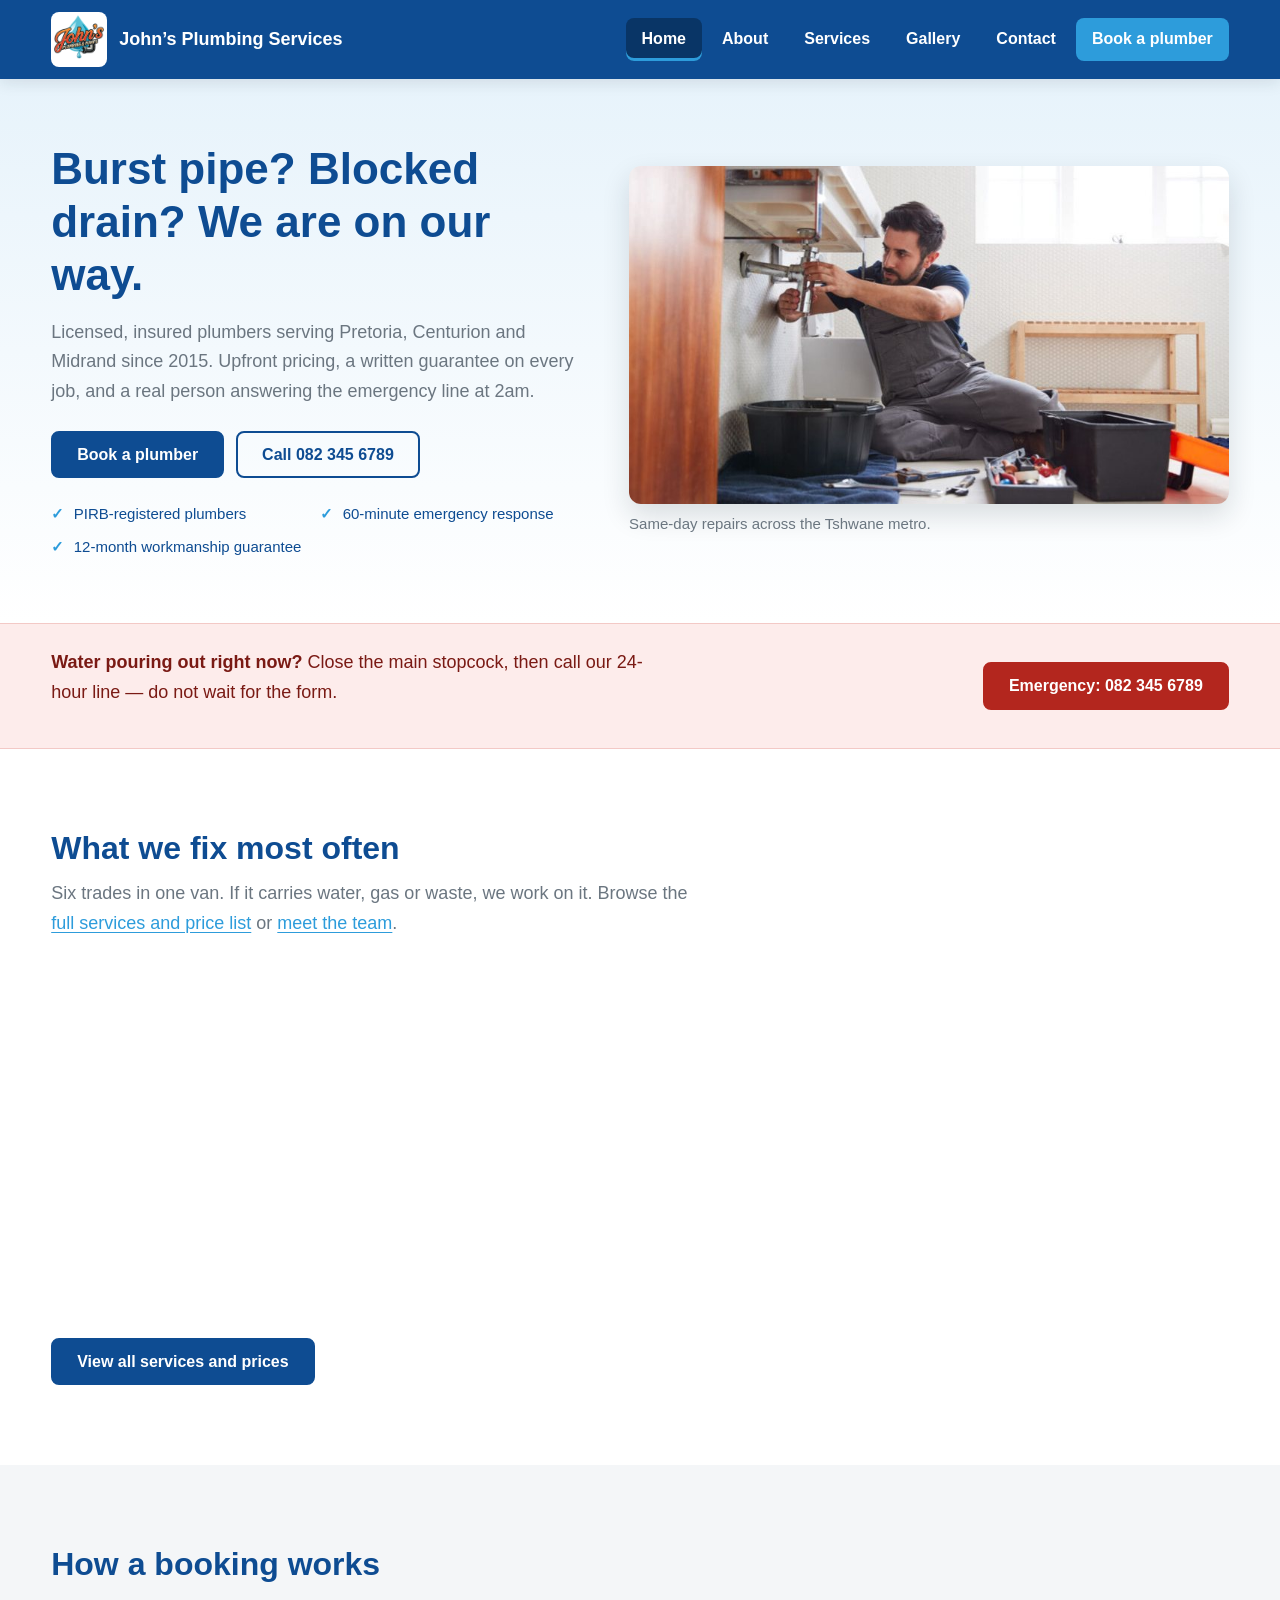
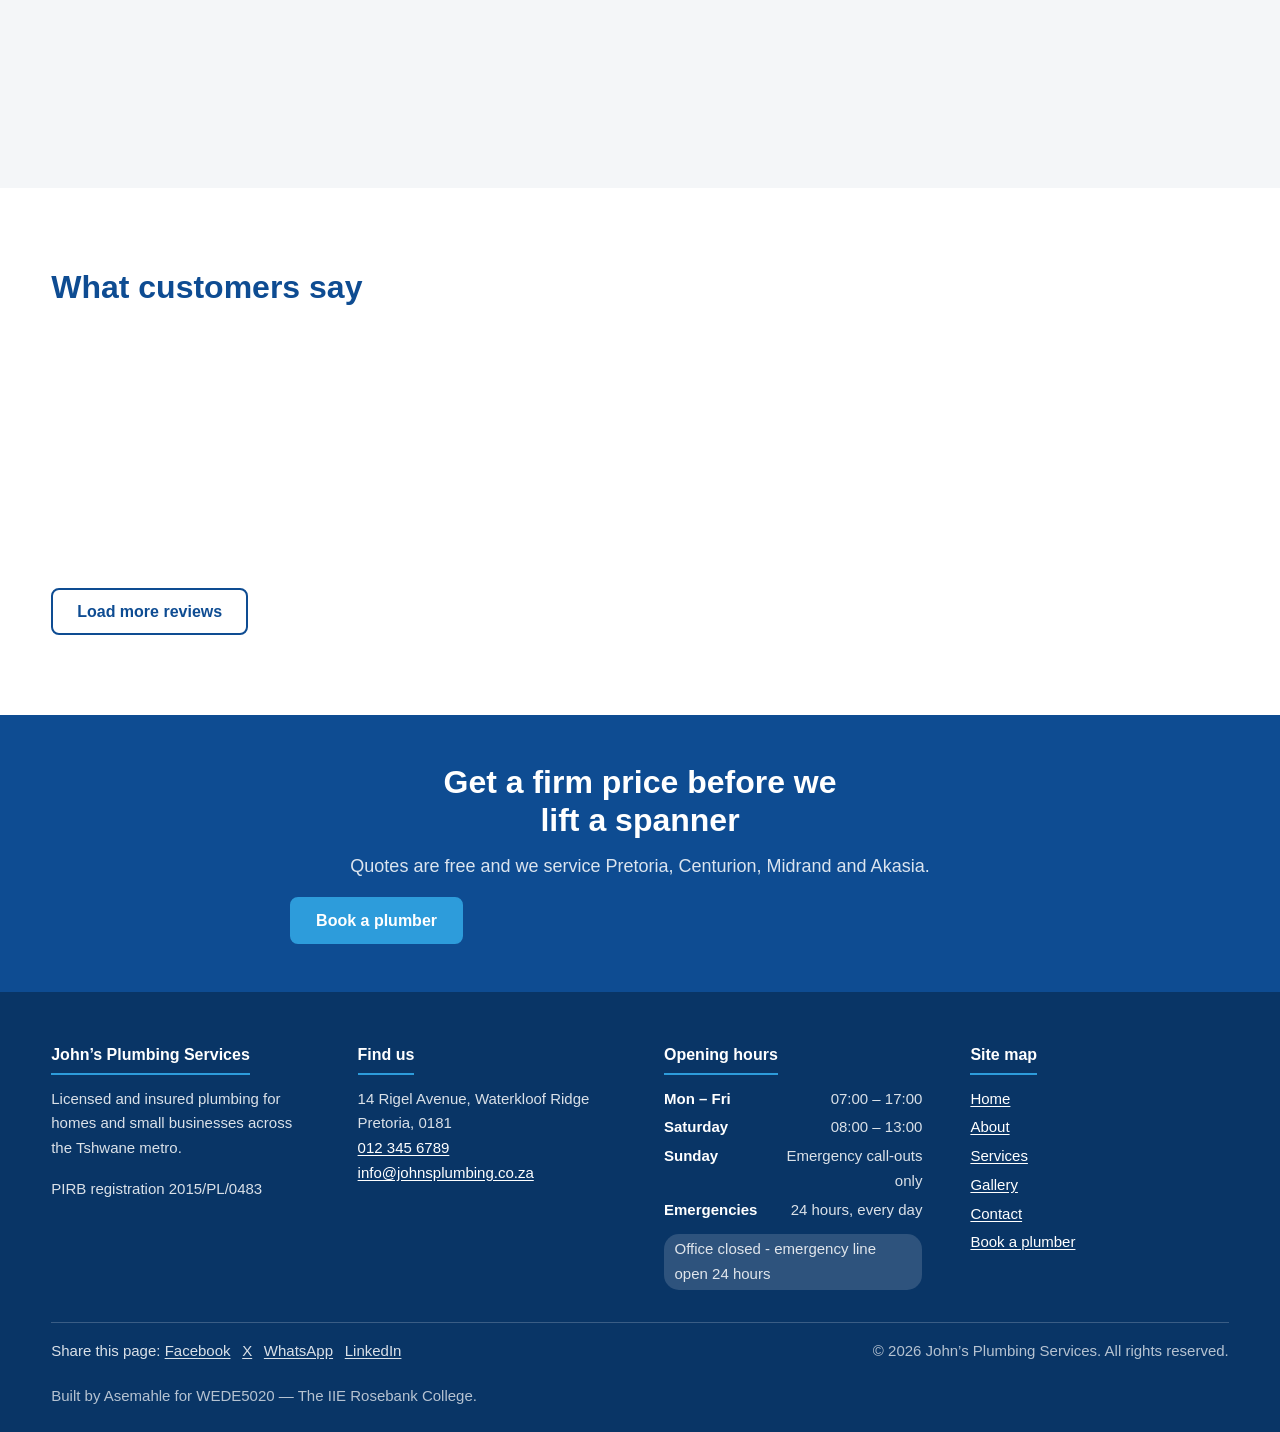
==== commit d1e8da66: "Updates" ====
--- a/index.html
+++ b/index.html
@@ -9,6 +9,15 @@
   <meta name="description" content="John's Plumbing Services - licensed, insured plumbers in Pretoria. Leak detection, geyser installation, blocked drains and 24/7 emergency call-outs. Book online or call for a free quote.">
   <meta name="keywords" content="plumber Pretoria, emergency plumber Gauteng, leak detection, geyser installation, blocked drain, plumbing quote">
   <meta name="author" content="John's Plumbing Services">
+  <meta http-equiv="Content-Security-Policy" content="default-src 'self'; script-src 'self'; style-src 'self' https://fonts.googleapis.com; font-src https://fonts.gstatic.com; img-src 'self' data: https://tile.openstreetmap.org; connect-src https://jsonplaceholder.typicode.com; form-action 'self' https://jsonplaceholder.typicode.com; base-uri 'self'; object-src 'none'">
+  <meta name="referrer" content="strict-origin-when-cross-origin">
+  <meta name="theme-color" content="#0e4c92">
+  <meta name="robots" content="index, follow">
+  <link rel="canonical" href="https://mahlesoftdev.github.io/WEDE5020/">
+  <meta property="og:url" content="https://mahlesoftdev.github.io/WEDE5020/">
+  <meta property="og:image" content="https://mahlesoftdev.github.io/WEDE5020/images/hero-plumber-1200.jpg">
+  <meta property="og:locale" content="en_ZA">
+  <meta name="twitter:card" content="summary_large_image">
   <meta property="og:title" content="John's Plumbing Services - Reliable Plumbers in Pretoria">
   <meta property="og:description" content="Licensed, insured plumbers serving Pretoria, Centurion and Midrand. 24/7 emergency call-outs.">
   <meta property="og:type" content="website">
@@ -22,7 +31,11 @@
 
   <link href="https://fonts.googleapis.com/css2?family=Open+Sans:wght@400;600;700&family=Roboto:wght@300;400;500&display=swap" rel="stylesheet">
 
+  <link rel="preload" as="image" href="images/hero-plumber-800.jpg" imagesrcset="images/hero-plumber-480.jpg 480w, images/hero-plumber-800.jpg 800w, images/hero-plumber-1200.jpg 1200w" imagesizes="(min-width: 64em) 50vw, (min-width: 48em) 60vw, 100vw">
   <link rel="stylesheet" href="css/style.css">
+  <script type="application/ld+json">
+  {"@context":"https://schema.org","@type":"Plumber","name":"John's Plumbing Services","url":"https://mahlesoftdev.github.io/WEDE5020/","telephone":"+27123456789","email":"info@johnsplumbing.co.za","image":"https://mahlesoftdev.github.io/WEDE5020/images/hero-plumber-1200.jpg","priceRange":"R450 - R3900","address":{"@type":"PostalAddress","streetAddress":"14 Rigel Avenue, Waterkloof Ridge","addressLocality":"Pretoria","postalCode":"0181","addressCountry":"ZA"},"geo":{"@type":"GeoCoordinates","latitude":-25.789,"longitude":28.28},"openingHours":["Mo-Fr 07:00-17:00","Sa 08:00-13:00"],"areaServed":["Pretoria","Centurion","Midrand","Akasia"]}
+  </script>
 </head>
 
 <body>
@@ -123,7 +136,7 @@
       <div class="wrapper">
         <h2 class="section__heading" id="services-heading">What we fix most often</h2>
         <p class="section__intro">
-          Six trades in one van. If it carries water, gas or waste, we work on it.
+          Six trades in one van. If it carries water, gas or waste, we work on it. Browse the <a href="services.html">full services and price list</a> or <a href="about.html">meet the team</a>.
         </p>
 
         <div class="card-grid">
@@ -204,7 +217,7 @@
       <div class="wrapper">
         <h2 class="section__heading" id="reviews-heading">What customers say</h2>
 
-        <div class="card-grid">
+        <div class="card-grid" id="review-list">
 
           <figure class="quote">
             <blockquote class="quote__body">
@@ -237,6 +250,7 @@
           </figure>
 
         </div>
+        <p class="section__more"><button type="button" class="button button--ghost" id="more-reviews">Load more reviews</button></p>
       </div>
     </section>
 
@@ -305,5 +319,8 @@
     </div>
   </footer>
 
+  <script src="js/vendor/jquery.min.js" defer></script>
+  <script src="js/data.js" defer></script>
+  <script src="js/main.js" defer></script>
 </body>
 </html>
--- a/css/style.css
+++ b/css/style.css
@@ -1797,3 +1797,83 @@
     color: #555;
   }
 }
+
+
+/* ==========================================================================
+   20. PART 3 - JAVASCRIPT ENHANCEMENTS
+   Modal, tabs, lightbox, filters, form feedback, map, animations.
+   ========================================================================== */
+
+/* Scroll-in animation (only applied when JS adds .reveal) */
+.reveal { opacity: 0; transform: translateY(1rem); transition: opacity 500ms ease, transform 500ms ease; }
+.reveal.is-visible { opacity: 1; transform: none; }
+
+/* Back to top */
+.to-top {
+  position: fixed; right: 1rem; bottom: 1rem; z-index: 50;
+  width: 2.75rem; height: 2.75rem; border: 0; border-radius: 50%;
+  background: var(--colour-navy); color: var(--colour-white); font-size: 1.25rem; cursor: pointer;
+  box-shadow: var(--shadow-md); opacity: 0; visibility: hidden; transition: opacity var(--transition);
+}
+.to-top.is-visible { opacity: 1; visibility: visible; }
+
+/* Footer badge and share links */
+.status-badge { display: inline-block; margin-top: var(--space-sm); padding: 0.2em 0.7em; border-radius: 1em; font-size: var(--size-sm); background: rgba(255,255,255,0.15); }
+.status-badge.is-open { background: #1d7a46; }
+.share a { margin-right: 0.5em; color: inherit; }
+
+/* Toolbar: search, select and filter controls */
+.toolbar { display: grid; gap: var(--space-md); margin-bottom: var(--space-md); }
+.toolbar__count { font-size: var(--size-sm); color: var(--colour-grey); margin-bottom: var(--space-md); }
+.filter-group { display: flex; flex-wrap: wrap; gap: var(--space-xs); }
+.filter-btn { padding: 0.5em 1em; border: 2px solid var(--colour-navy); border-radius: 2em; background: var(--colour-white); color: var(--colour-navy); font-weight: 600; cursor: pointer; transition: background var(--transition), color var(--transition); }
+.filter-btn:hover, .filter-btn.is-active { background: var(--colour-navy); color: var(--colour-white); }
+@media screen and (min-width: 48em) { .toolbar { grid-template-columns: 2fr 1fr 1fr auto; align-items: end; } }
+
+/* Tabs */
+.tabs__list { display: flex; flex-wrap: wrap; gap: var(--space-2xs); border-bottom: 2px solid var(--colour-grey-line); }
+.tabs__tab { padding: 0.75em 1.25em; border: 0; border-bottom: 3px solid transparent; background: none; font-family: var(--font-heading); font-weight: 600; color: var(--colour-grey); cursor: pointer; }
+.tabs__tab:hover { color: var(--colour-navy); }
+.tabs__tab.is-active { color: var(--colour-navy); border-bottom-color: var(--colour-blue); }
+.tabs__panel { padding: var(--space-lg) 0; }
+
+/* Modal */
+.modal { position: fixed; inset: 0; z-index: 100; display: grid; place-items: center; padding: var(--space-md); background: rgba(9, 53, 102, 0.7); }
+.modal[hidden] { display: none; }
+.modal__box { position: relative; width: min(100%, 38rem); max-height: 90vh; overflow: auto; padding: var(--space-xl); background: var(--colour-white); border-radius: var(--radius-lg); box-shadow: var(--shadow-lg); animation: pop 200ms ease; }
+.modal__close { position: absolute; top: 0.5rem; right: 0.75rem; border: 0; background: none; font-size: 2rem; line-height: 1; cursor: pointer; color: var(--colour-grey); }
+.modal__actions { display: flex; flex-wrap: wrap; gap: var(--space-sm); margin-top: var(--space-md); }
+.modal-open { overflow: hidden; }
+.email-preview { white-space: pre-wrap; word-break: break-word; padding: var(--space-md); background: var(--colour-grey-light); border-radius: var(--radius-md); font-family: monospace; font-size: var(--size-sm); }
+@keyframes pop { from { opacity: 0; transform: scale(0.96); } to { opacity: 1; transform: none; } }
+
+/* Lightbox */
+.gallery__zoom { display: block; width: 100%; padding: 0; border: 0; background: none; cursor: zoom-in; }
+.lightbox { position: fixed; inset: 0; z-index: 110; display: flex; align-items: center; justify-content: center; gap: var(--space-sm); padding: var(--space-md); background: rgba(0, 0, 0, 0.88); }
+.lightbox[hidden] { display: none; }
+.lightbox__figure { max-width: min(100%, 60rem); color: var(--colour-white); text-align: center; }
+.lightbox__img { max-height: 75vh; width: auto; margin: 0 auto; border-radius: var(--radius-md); }
+.lightbox__caption { margin-top: var(--space-sm); font-size: var(--size-sm); }
+.lightbox__close, .lightbox__nav { border: 0; background: rgba(255,255,255,0.15); color: var(--colour-white); cursor: pointer; border-radius: 50%; width: 2.75rem; height: 2.75rem; font-size: 1.75rem; line-height: 1; flex: none; }
+.lightbox__close { position: absolute; top: 1rem; right: 1rem; }
+.lightbox__close:hover, .lightbox__nav:hover { background: rgba(255,255,255,0.3); }
+
+/* Form feedback */
+.field__error { display: block; min-height: 0; margin-top: var(--space-2xs); font-size: var(--size-sm); font-weight: 600; color: var(--colour-alert); }
+.field__input[aria-invalid="true"] { border-color: var(--colour-alert); background-color: var(--colour-alert-tint); }
+.hp { position: absolute; left: -9999px; height: 0; overflow: hidden; }
+.form__status { padding: var(--space-sm) var(--space-md); border-radius: var(--radius-md); font-weight: 600; margin-bottom: var(--space-md); }
+.form__status[hidden] { display: none; }
+.form__status--error { background: var(--colour-alert-tint); color: var(--colour-alert); }
+.form__status--success { background: #e6f4ec; color: #1d7a46; }
+.form-result { margin-top: var(--space-xl); padding: var(--space-lg); border: 2px solid var(--colour-blue); border-radius: var(--radius-lg); background: var(--colour-blue-light); }
+.form-result[hidden] { display: none; }
+.form-result__title { font-size: var(--size-lg); margin-bottom: var(--space-md); }
+.result-list { display: grid; grid-template-columns: max-content 1fr; gap: var(--space-xs) var(--space-md); margin-bottom: var(--space-md); }
+.result-list dt { font-weight: 600; color: var(--colour-navy); }
+
+/* Map */
+.map { height: 20rem; border-radius: var(--radius-md); overflow: hidden; background: var(--colour-blue-light); }
+.map__fallback { padding: var(--space-md); }
+
+@media print { .to-top, .modal, .lightbox, .share, .toolbar { display: none; } }
